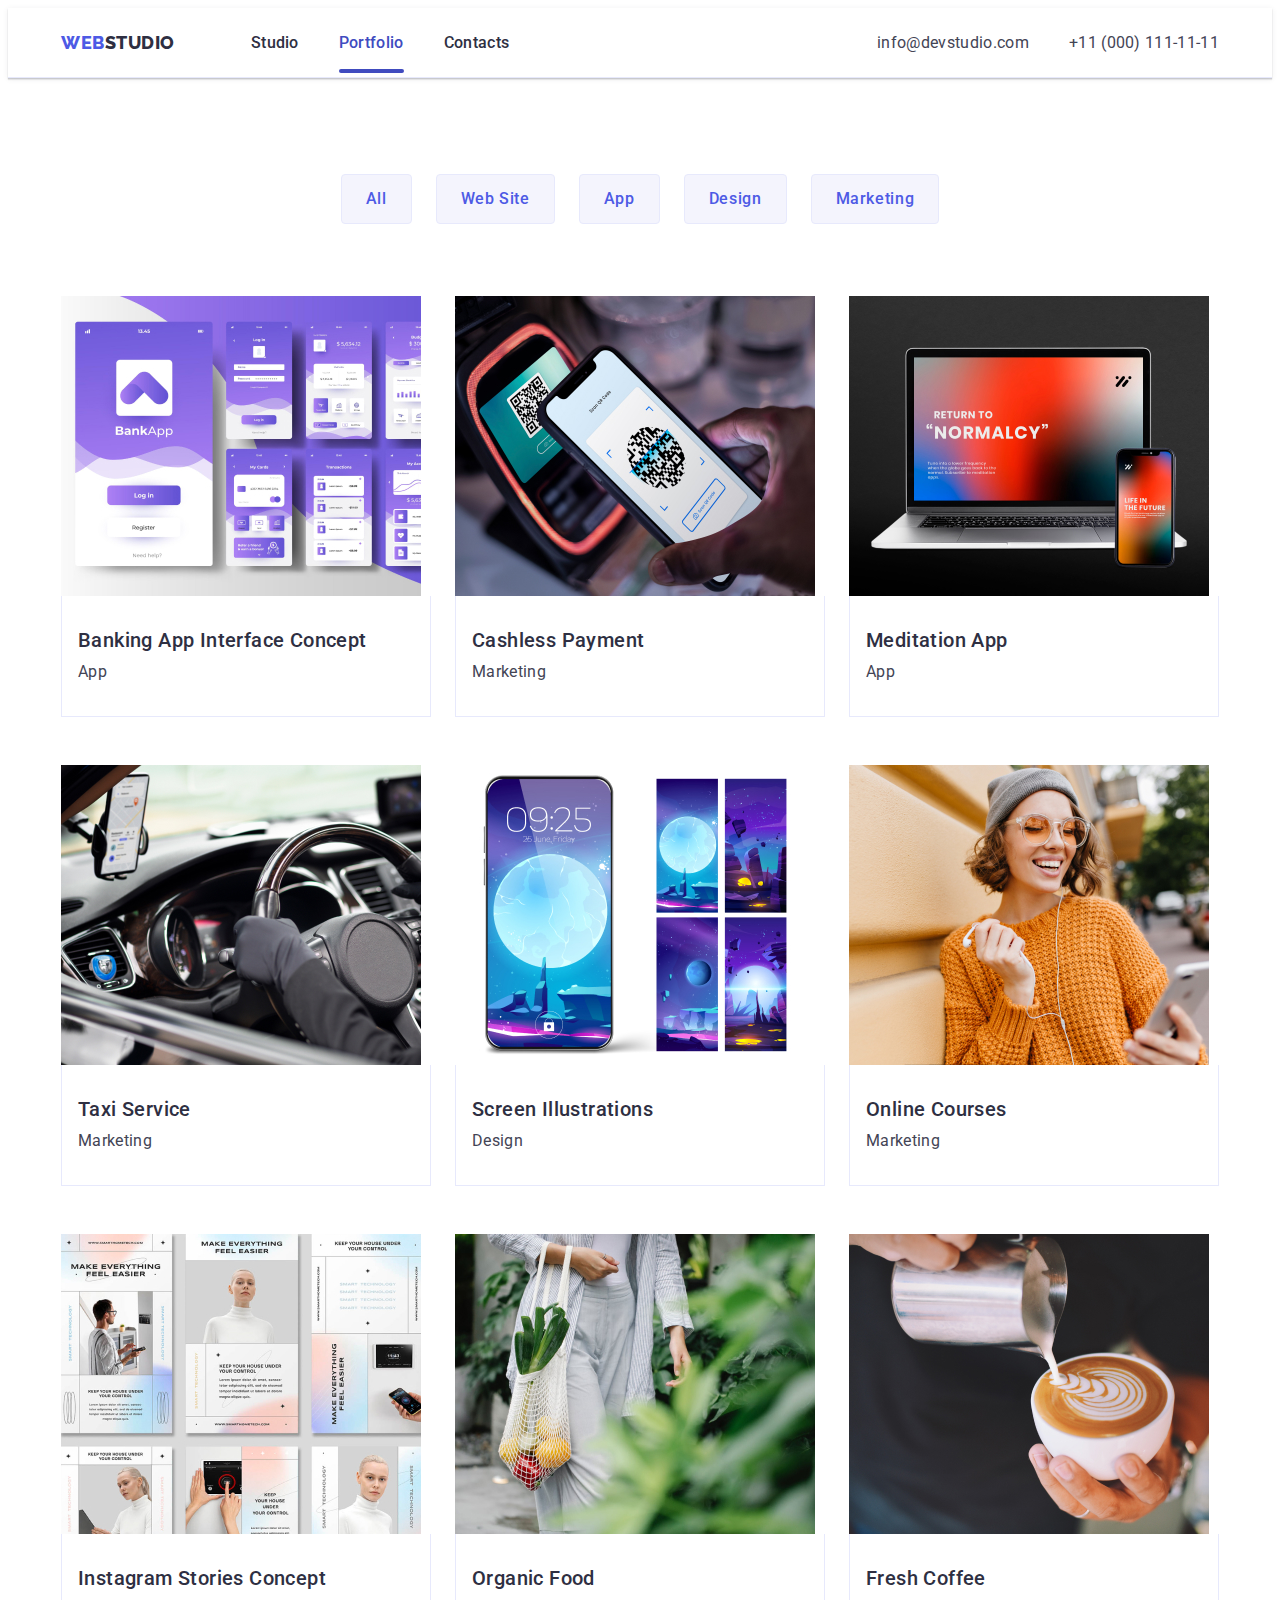
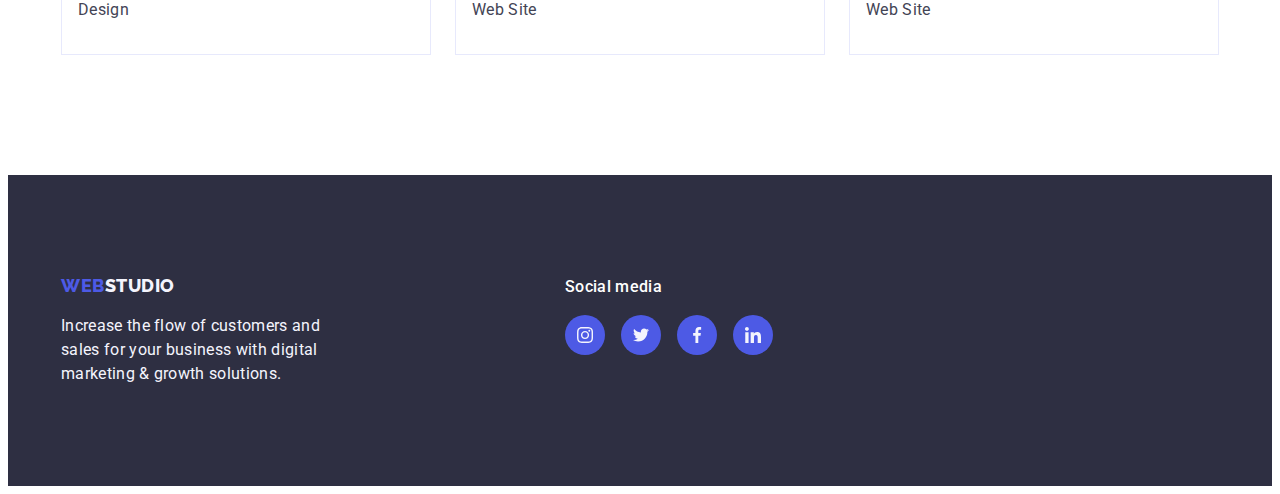
==== portfolio.html @ 305baca1 "add" ====
<!DOCTYPE html>
<html lang="en">
  <head>
    <meta charset="UTF-8" />
    <meta name="viewport" content="width=device-width, initial-scale=1.0" />
    <title>Portfolio</title>
    <link rel="preconnect" href="https://fonts.googleapis.com" />
    <link rel="preconnect" href="https://fonts.gstatic.com" crossorigin />
    <link
      href="https://fonts.googleapis.com/css2?family=Raleway:wght@800&family=Roboto:wght@400;500;700;900&display=swap"
      rel="stylesheet"
    />
    <link
      rel="stylesheet"
      href="https://cdnjs.cloudflare.com/ajax/libs/modern-normalize/2.0.0/modern-normalize.min.css"
      integrity="sha512-4xo8blKMVCiXpTaLzQSLSw3KFOVPWhm/TRtuPVc4WG6kUgjH6J03IBuG7JZPkcWMxJ5huwaBpOpnwYElP/m6wg=="
      crossorigin="anonymous"
      referrerpolicy="no-referrer"
    />

    <link rel="stylesheet" href="./css/styles.css" />
  </head>
  <body>
    <!--Copy header blok-->
    <header class="header">
      <div class="container header-container">
        <nav class="nav">
          <a class="link link-web" href="./index.html">Web<span class="dark-link">Studio</span></a>

          <ul class="list">
            <li class="list-sublist">
              <a class="link sublist" href="./index.html">Studio</a>
            </li>
            <li class="list-sublist">
              <a class="link sublist active" href="./portfolio.html">Portfolio</a>
            </li>
            <li class="list-sublist">
              <a class="link sublist" href="">Contacts</a>
            </li>
          </ul>
        </nav>
        <address class="address">
          <ul class="list address-list">
            <li>
              <a class="list link address-item" href="mailto:info@devstudio.com"
                >info@devstudio.com</a
              >
            </li>
            <li>
              <a class="list link address-item" href="tel:+110001111111">+11 (000) 111-11-11</a>
            </li>
          </ul>
        </address>
      </div>
    </header>
    <!--Main blok-->
    <main>
      <!--Cards section-->
      <section class="cards">
        <div class="container cards-container">
          <h1 hidden class="visually-hidden">Effective Solutions for Your Business</h1>
          <ul class="list list-buttons">
            <li>
              <button class="buttons-button" type="button">All</button>
            </li>
            <li>
              <button class="buttons-button" type="button">Web Site</button>
            </li>
            <li>
              <button class="buttons-button" type="button">App</button>
            </li>
            <li>
              <button class="buttons-button" type="button">Design</button>
            </li>
            <li>
              <button class="buttons-button" type="button">Marketing</button>
            </li>
          </ul>
          <ul class="list list-cards">
            <li class="card-list">
              <a href="" class="link portfolio-link">
                <div class="card-img">
                  <img
                    class="cards-foto"
                    src="./images/portfolio/row1/imgBanking.jpg"
                    alt="Banking"
                    width="360"
                    height="300"
                  />
                  <p class="overlay">
                    14 Stylish and User-Friendly App Design Concepts · Task Manager App · Calorie
                    Tracker App · Exotic Fruit Ecommerce App · Cloud Storage App
                  </p>
                </div>
                <div class="card-bottomcard">
                  <h2 class="cards-title">Banking App Interface Concept</h2>
                  <p class="cards-text">App</p>
                </div>
              </a>
            </li>
            <li class="card-list">
              <a href="" class="link portfolio-link">
                <div class="card-img">
                  <img
                    class="cards-foto"
                    src="./images/portfolio/row1/imgCashless.jpg"
                    alt="Cashless"
                    width="360"
                    height="300"
                  />
                  <p class="overlay">
                    14 Stylish and User-Friendly App Design Concepts · Task Manager App · Calorie
                    Tracker App · Exotic Fruit Ecommerce App · Cloud Storage App
                  </p>
                </div>
                <div class="card-bottomcard">
                  <h2 class="cards-title">Cashless Payment</h2>
                  <p class="cards-text">Marketing</p>
                </div>
              </a>
            </li>
            <li class="card-list">
              <a href="" class="link portfolio-link">
                <div class="card-img">
                  <img
                    class="cards-foto"
                    src="./images/portfolio/row1/imgMeditation.jpg"
                    alt="Meditation"
                    width="360"
                    height="300"
                  />
                  <p class="overlay">
                    14 Stylish and User-Friendly App Design Concepts · Task Manager App · Calorie
                    Tracker App · Exotic Fruit Ecommerce App · Cloud Storage App
                  </p>
                </div>
                <div class="card-bottomcard">
                  <h2 class="cards-title">Meditation App</h2>
                  <p class="cards-text">App</p>
                </div>
              </a>
            </li>
            <li class="card-list">
              <a href="" class="link portfolio-link">
                <div class="card-img">
                  <img
                    class="cards-foto"
                    src="./images/portfolio/row2/imgTaxi.jpg"
                    alt="Taxi"
                    width="360"
                    height="300"
                  />
                  <p class="overlay">
                    14 Stylish and User-Friendly App Design Concepts · Task Manager App · Calorie
                    Tracker App · Exotic Fruit Ecommerce App · Cloud Storage App
                  </p>
                </div>
                <div class="card-bottomcard">
                  <h2 class="cards-title">Taxi Service</h2>
                  <p class="cards-text">Marketing</p>
                </div>
              </a>
            </li>
            <li class="card-list">
              <a href="" class="link portfolio-link">
                <div class="card-img">
                  <img
                    class="cards-foto"
                    src="./images/portfolio/row2/imgScreen.jpg"
                    alt="Screen"
                    width="360"
                    height="300"
                  />
                  <p class="overlay">
                    14 Stylish and User-Friendly App Design Concepts · Task Manager App · Calorie
                    Tracker App · Exotic Fruit Ecommerce App · Cloud Storage App
                  </p>
                </div>
                <div class="card-bottomcard">
                  <h2 class="cards-title">Screen Illustrations</h2>
                  <p class="cards-text">Design</p>
                </div>
              </a>
            </li>
            <li class="card-list">
              <a href="" class="link portfolio-link">
                <div class="card-img">
                  <img
                    class="cards-foto"
                    src="./images/portfolio/row2/imgGirl.jpg"
                    alt="Girl"
                    width="360"
                    height="300"
                  />
                  <p class="overlay">
                    14 Stylish and User-Friendly App Design Concepts · Task Manager App · Calorie
                    Tracker App · Exotic Fruit Ecommerce App · Cloud Storage App
                  </p>
                </div>
                <div class="card-bottomcard">
                  <h2 class="cards-title">Online Courses</h2>
                  <p class="cards-text">Marketing</p>
                </div>
              </a>
            </li>
            <li class="card-list">
              <a href="" class="link portfolio-link">
                <div class="card-img">
                  <img
                    class="cards-foto"
                    src="./images/portfolio/row3/imgInstagram.jpg"
                    alt="Instagram"
                    width="360"
                    height="300"
                  />
                  <p class="overlay">
                    14 Stylish and User-Friendly App Design Concepts · Task Manager App · Calorie
                    Tracker App · Exotic Fruit Ecommerce App · Cloud Storage App
                  </p>
                </div>
                <div class="card-bottomcard">
                  <h2 class="cards-title">Instagram Stories Concept</h2>
                  <p class="cards-text">Design</p>
                </div>
              </a>
            </li>
            <li class="card-list">
              <a href="" class="link portfolio-link">
                <div class="card-img">
                  <img
                    class="cards-foto"
                    src="./images/portfolio/row3/imgOrganic.jpg"
                    alt="Organic"
                    width="360"
                    height="300"
                  />
                  <p class="overlay">
                    14 Stylish and User-Friendly App Design Concepts · Task Manager App · Calorie
                    Tracker App · Exotic Fruit Ecommerce App · Cloud Storage App
                  </p>
                </div>
                <div class="card-bottomcard">
                  <h2 class="cards-title">Organic Food</h2>
                  <p class="cards-text">Web Site</p>
                </div>
              </a>
            </li>
            <li class="card-list">
              <a href="" class="link portfolio-link">
                <div class="card-img">
                  <img
                    class="cards-foto"
                    src="./images/portfolio/row3/imgFreshCoffee.jpg"
                    alt="FreshCoffee"
                    width="360"
                    height="300"
                  />
                  <p class="overlay">
                    14 Stylish and User-Friendly App Design Concepts · Task Manager App · Calorie
                    Tracker App · Exotic Fruit Ecommerce App · Cloud Storage App
                  </p>
                </div>
                <div class="card-bottomcard">
                  <h2 class="cards-title">Fresh Coffee</h2>
                  <p class="cards-text">Web Site</p>
                </div>
              </a>
            </li>
          </ul>
        </div>
      </section>
    </main>
    <!--Copy footer blok-->
    <footer class="footer">
      <div class="container footer-container">
        <div class="footerblok">
          <a class="link link-web" href="./index.html">Web<span class="wite-link">Studio</span></a>
          <p class="footer-text">
            Increase the flow of customers and sales for your business with digital marketing &
            growth solutions.
          </p>
        </div>
        <div class="social-footerblok">
          <p class="foter-title">Social media</p>
          <ul class="footer-items">
            <li class="footer-item">
              <a class="link-footer" href="">
                <svg class="icon-team" width="24" height="24">
                  <use href="./images/icons.svg#instagram"></use>
                </svg>
              </a>
            </li>
            <li class="footer-item">
              <a class="link-footer" href="">
                <svg class="icon-team" width="24" height="24">
                  <use href="./images/icons.svg#twitter"></use>
                </svg>
              </a>
            </li>
            <li class="footer-item">
              <a class="link-footer" href="">
                <svg class="icon-team" width="24" height="24">
                  <use href="./images/icons.svg#facebook"></use>
                </svg>
              </a>
            </li>
            <li class="footer-item">
              <a class="link-footer" href="">
                <svg class="icon-team" width="24" height="24">
                  <use href="./images/icons.svg#linkedin"></use>
                </svg>
              </a>
            </li>
          </ul>
        </div>
      </div>
    </footer>
  </body>
</html>
---- css/styles.css ----
:root{
  --text-color:#434455;
  --title-color:#2E2F42;
  --bg-color:#2E2F42;
  --color-wite:#FFFFFF;
  --bg-team-text:#F4F4FD;
  --cornflower: #E7E9FC;
  --lightslate: #8E8F99;


}

/*Reset*/


body{
  font-family: 'Roboto', sans-serif;
  color:var(--text-color);
  background-color:var(--color-wite);
}

img {
  display: block;
  max-width: 100%;
  height: auto;
}


h1, h2, h3, h4, h5, h6,p{
  margin: 0;
}
ul, ol{
  margin: 0;
  padding: 0;
  list-style-type: none;
}
.list{
  list-style: none;
  font-style: normal;
}
.link{
  text-decoration: none;
}
.visually-hidden {
  position: absolute;
  width: 1px;
  height: 1px;
  margin: -1px;
  border: 0;
  padding: 0;
  white-space: nowrap;
  clip-path: inset(100%);
  clip: rect(0 0 0 0);
  overflow: hidden;
}

.container{
  max-width: 1158px;
  padding: 0 15px;
  margin: 0 auto;
  }

 /*header*/

.header{
  border-bottom: 1px solid var(--cornflower, #E7E9FC);
  max-width: 1440px;
  margin: 0 auto;
  box-shadow: 0px 2px 1px rgba(46, 47, 66, 0.08),
    0px 1px 1px rgba(46, 47, 66, 0.16),
    0px 1px 6px rgba(46, 47, 66, 0.08);
  }

.header-container{
  display: flex;
  align-items: center;
  justify-content: space-between;
  margin: 0 auto;
}
.nav{
  display: flex;
  align-items: center;
  justify-content: space-between;
}
.nav .list{
  display: flex;
  align-items: center;
  gap: 40px;
}
.link{
  transition-property: color;
  transition-duration: 250ms;
  transition-timing-function:cubic-bezier(0.4, 0, 0.2, 1);
}
.link:hover,
.link:focus{
  color:#404BBF;
}
 .link-web{
    font-family: 'Raleway', sans-serif;
    font-weight: 800;
    font-size: 18px;
    line-height: 1.17;
    text-transform: uppercase;
    letter-spacing: 0.03em;
    color:#4D5AE5;
    margin-right: 76px;
    padding-top: 24px;
    padding-bottom: 24px;
}
.dark-link{
 color: var(--title-color);
}
.wite-link{
  color: var(--bg-team-text);
}
.sublist.active{
  color: #404bbf;
}

.sublist {
  position: relative;
  font-weight: 500;
  font-size: 16px;
  line-height: 1.5;
  color: var(--title-color);
  letter-spacing: 0.02em;
}

.sublist.active::after{
content: "";
display: block;
  position: absolute;
  bottom: -1px;
  left: 0;
  width: 100%;
  height: 4px;
  border-radius: 2px;
  background: var(--ocean, #404BBF);
  margin-bottom: -20px;
}

.address{
margin-left: auto;
}
.address-list{
display: flex;
font-style: normal;
gap: 40px;
}
.address-item {
  font-size: 16px;
  line-height: 1.5;
  color: var(--text-color);
  letter-spacing: 0.02em;
}

/*hero*/


.hero{
  max-width: 1440px;
  margin: 0 auto;
  padding: 188px 0;
  background-color:var(--bg-color);
  background-image: linear-gradient(rgba(46, 47, 66, 0.70), rgba(46, 47, 66, 0.70)), url(../images/people-office.jpg);
  background-repeat: no-repeat;
  background-position: center;
  background-size: cover;
}
.main-title {
   margin: 0 auto;
    max-width: 496px;
    margin-bottom: 48px;
    font-weight: 700;
    font-size: 56px;
    line-height: 1.07;
    letter-spacing: 0.02em;
    color:var(--color-wite);
}

.button-hero{
  display: block;
  margin: 0 auto;
  padding: 16px 32px;
  background-color: #4D5AE5;
  border-radius: 4px;
  min-width: 169px;
  height: 56px;
  border: none;
  cursor: pointer;
  font-family: inherit;
  font-weight: 500;
  font-size: 16px;
  line-height: 1.5;
  letter-spacing: 0.04em;
  color:var(--color-wite);
  transition-property: background-color;
  transition-duration: 250ms;
  transition-timing-function: cubic-bezier(0.4, 0, 0.2, 1);
}
.button-hero:hover,
.button-hero:focus{
background-color: #404BBF;
}


/*feature*/


.feature {
  padding-top: 120px;
  padding-bottom: 120px;
}

.list-feature{
  display: flex;
  gap: 24px;
}
.feature-item{
width: calc((100% - 3 * 24px) / 4);

}
.feature-title {
  margin-bottom: 8px;
  font-weight: 500;
  font-size: 20px;
  line-height: 1.2;
  letter-spacing: 0.02em;
  color: var(--title-color);
}
.feature-text {
  font-size: 16px;
  line-height: 24px;
  letter-spacing: 0.02em
}
.title {
  text-align: center;
}

.item-feature-icon{
  display: flex;
  align-items: center;
  justify-content: center;
  height: 112px;
  padding: 24px 100px;
  border-radius: 4px;
    background: var(--cloud, #F4F4FD);
    margin-bottom: 8px;
}

/*doing*/


.doing{
  margin: 0 auto;
  display: flex;
  flex-direction: column;
  padding-bottom: 120px;
}

.picture-list{
  display: flex;
  gap: 24px;
}

.title-doing {
    margin-bottom: 72px;
    font-weight: 700;
    font-size: 36px;
    line-height: 1.11;
    letter-spacing: 0.02em;
    text-transform: capitalize;
    color: var(--title-color);
}
.doing-img{
  width: calc((100% - 2 * 24px) / 3);
}

/*team*/

.team{
  padding-top: 120px;
  padding-bottom: 120px;
  background-color: var(--bg-team-text);
}

.title-team {
  margin-bottom: 72px;
  font-weight: 700;
  font-size: 36px;
  line-height: 1.11;
  letter-spacing: 0.02em;
  text-transform: capitalize;
  color: var(--title-color);
}
.item{
  width: calc((100% - 3 * 24px) / 4);
  background: #FFFFFF;
  border-radius: 0px 0px 4px 4px;
  box-shadow: 0px 2px 1px 0px rgba(46, 47, 66, 0.08), 0px 1px 1px 0px rgba(46, 47, 66, 0.16), 0px 1px 6px 0px rgba(46, 47, 66, 0.08);
}
.list-team {
  display: flex;
  margin: 0 auto;
  justify-content: center;
  align-items: center;
  gap: 24px;
}

.team-bottomcard{
  padding: 32px 0;
}
.team-title {
    margin-bottom: 8px;
    font-weight: 500;
    font-size: 20px;
    line-height: 1.2;
    text-align: center;
    letter-spacing: 0.02em;
    color: var(--title-color);
}
.team-text {
    font-size: 16px;
    line-height: 1.5;
    text-align: center;
    letter-spacing: 0.02em;
}

.team-items{
  display: flex;
  justify-content: center;
  align-items: center;
  gap: 24px;
}
.team-item{
  width: 40px;
  height: 40px;
  margin-top: 8px;

}
.link-team{
width: 100%;
height: 100%;
background-color: #4D5AE5;
border-radius: 50%;
display: flex;
 justify-content: center;
  align-items: center;
  transition: background-color 250ms cubic-bezier(0.4, 0, 0.2, 1);
}
.icon-team{
  width: 16px;
  height: 16px;
  fill:#F4F4FD
}
.link-team:hover,
.link-team:focus{
  background-color:#404BBF;
}

/*customers*/

.title-customer{
  font-size: 36px;
  font-weight: 700;
  line-height: 1.11;
  letter-spacing: 0.72px;
  text-transform: capitalize;
  margin-bottom: 72px;
  color:#2E2F42;
}
.customers{
  padding-top: 120px;
  padding-bottom: 120px;
}
.list-coctumers{
  display: flex;
  justify-content: center;
  align-items: center;
  gap: 24px;
}
.item-customer{
  width: 168px;
  height: 88px;
  display: inline-flex;
  justify-content: center;
  align-items: center;
  padding: 0;
  margin: 0;
}
.customer-link:hover,
.customer-link:focus{
border-color: #404BBF;
color: #404BBF;
border-radius: 4px;
border: 1px solid #404BBF;
}
.customer-link{
width: 100%;
height: 100%;
color:#8E8F99;
border-radius: 4px;
display: flex;
justify-content: center;
align-items: center;
padding: 16px 32px;
border: 1px solid var(--lightslate, #8E8F99);
transition: border-color 250ms cubic-bezier(0.4, 0, 0.2, 1),color 250ms cubic-bezier(0.4, 0, 0.2, 1);
}
.icon-customer{
fill: currentColor;
transition: fill 250ms cubic-bezier(0.4, 0, 0.2, 1);
}

 /*portfolio*/

.cards{
  padding-top: 96px;
  padding-bottom: 120px
}

.list-buttons{
  display: flex;
  justify-content: center;
  align-items: center;
  gap: 24px;
  margin-bottom: 72px;
}
.portfolio-link{
  display: block;
  transition: box-shadow 250ms cubic-bezier(0.4, 0, 0.2, 1);
}
.portfolio-link:hover{
  box-shadow: 0px 1px 6px rgba(46, 47, 66, 0.08),
  0px 1px 1px rgba(46, 47, 66, 0.16),
  0px 2px 1px rgba(46, 47, 66, 0.08);;
}
.list-cards{
  display: flex;
  flex-wrap: wrap;
  column-gap: 24px;
  row-gap: 48px;
}
.card-list{
  width: calc((100% - 2 * 24px) / 3);
  transition-property: box-shadow;
  transition-duration: 250ms;
  transition-timing-function: cubic-bezier(0.4, 0, 0.2, 1);
}
.card-list:hover{
  box-shadow: 0px 2px 1px 0px rgba(46, 47, 66, 0.08), 0px 1px 1px 0px rgba(46, 47, 66, 0.16), 0px 1px 6px 0px rgba(46, 47, 66, 0.08);
}
.buttons-button{
  font-family: inherit;
  font-weight: 500;
  font-size: 16px;
  line-height: 1.5;
  text-align: center;
  letter-spacing: 0.04em;
  color: #4D5AE5;
  background-color: #F4F4FD;
  cursor: pointer;
  padding: 12px 24px;
  border-radius: 4px;
  border: 1px solid var(--cornflower);
  transition: color 250ms cubic-bezier(0.4, 0, 0.2, 1),
  background-color 250ms cubic-bezier(0.4, 0, 0.2, 1),
  border-color 250ms cubic-bezier(0.4, 0, 0.2, 1),
  box-shadow 250ms cubic-bezier(0.4, 0, 0.2, 1);
}
.buttons-button:hover,
.buttons-button:focus{
  background-color: #404BBF;
  color:var(--color-wite);
  border: 1px solid transparent;
  box-shadow:0px 3px 1px rgba(0, 0, 0, 0.1),
  0px 2px 1px rgba(0, 0, 0, 0.08),
  0px 2px 2px rgba(0, 0, 0, 0.12);
}
.portfolio-link:hover .overlay{
  transform: translateY(0);
}
.card-img{
  position: relative;
  overflow: hidden;
}
.overlay{
  width: 100%;
  height: 100%;
  position: absolute;
  top:0;
  left: 0;
  font-size: 16px;
  font-weight: 400;
  line-height: 1.5;
  letter-spacing: 0.02em;
  padding: 40px 32px;
  color: #F4F4FD;
  background-color: #4D5AE5;
  transform: translateY(100%);
  transition: transform 250ms cubic-bezier(0.4, 0, 0.2, 1);
}
.cards-title {
  font-weight: 500;
  font-size: 20px;
  line-height: 1.2;
  letter-spacing: 0.02em;
  color: var(--title-color);
  margin-bottom: 8px;
}
.cards-text {
  font-size: 16px;
  line-height: 1.5;
  letter-spacing: 0.02em;
  color:var(--text-color);
}
.card-bottomcard{
padding: 32px 16px 32px 16px;
border-right: 1px solid var(--cornflower);
border-left: 1px solid var(--cornflower);
border-bottom: 1px solid var(--cornflower);
}

/*footer*/


.footer {
  padding: 100px 0;
  background-color: var(--bg-color);
}
.footer-container{
  display: flex;
  justify-content:baseline;
  align-items:first baseline;
}
.footer-text {
  max-width: 264px;
  font-weight: 400;
  font-size: 16px;
  line-height: 1.5;
  letter-spacing: 0.02em;
  color: var(--bg-team-text);
  margin-top: 17.5px;
}
.footerblok{
  margin-right: 120px;
}
.footer-items{
  display: flex;
  justify-content: center;
  align-items: center;
  gap: 16px;
}
.footer-item{
width: 40px;
  height: 40px;
}
.link-footer{
  display: flex;
  justify-content: center;
  align-items: center;
  width: 100%;
  height: 100%;
  background-color: #4D5AE5;
  border-radius: 50%;
  transition-property: background-color;
    transition-duration: 250ms;
    transition-timing-function: cubic-bezier(0.4, 0, 0.2, 1);
}
.link-footer:hover,
.link-footer:focus{
  background-color:#31d0aa;
}
.social-footerblok{
  margin-left: 120px;
}
.foter-title{
  color: var(--white, #FFF);
  font-size: 16px;
  font-weight: 500;
  line-height: 24px;
  letter-spacing: 0.32px;
  text-align:start;
  margin-bottom: 16px;
}
.icon-footer{
  fill:#F4F4FD;
}

 /*  Modal window/  */

 .backdrop{
  position: fixed;
  top:0;
  left:0;
  width: 100%;
  height: 100%;
  background-color: rgba(46, 47, 66, 0.40);
  transition: opacity 250ms cubic-bezier(0.4, 0, 0.2, 1), visibility 250ms cubic-bezier(0.4, 0, 0.2, 1);
 }
.is-hidden{
  opacity: 0;
  pointer-events: none;
  visibility: hidden;

}
.modal{
  position: absolute;
  top: 50%;
  left: 50%;
  transform: translate(-50%, -50%) scale(1);
  width: 408px;
  min-height: 584px;
  flex-shrink: 0;
  border-radius: 4px;
  background: #FCFCFC;
  box-shadow: 0px 1px 1px rgba(0, 0, 0, 0.14),
    0px 1px 3px rgba(0, 0, 0, 0.12),
    0px 2px 1px rgba(0, 0, 0, 0.2);
  transition: transform 250ms cubic-bezier(0.4, 0, 0.2, 1);
}
.backdrop .is-hidden .modal{
opacity: 0;
transform: translate(-50% -70%);
scale: (0);
}
.modal-btn{
  padding: 0;
  cursor: pointer;
  position: absolute;
  top: 24px;
  right: 24px;
  width: 24px;
  height: 24px;
  flex-shrink: 0;
  display: flex;
  justify-content: center;
  align-items: center;
  border-radius: 50%;
  border: 1px solid rgba(0, 0, 0, 0.10);
  background: var(--cornflower, #E7E9FC);
  transition: background-color 250ms cubic-bezier(0.4, 0, 0.2, 1), border 250ms cubic-bezier(0.4, 0, 0.2, 1);
}
.modal-btn:hover,
.modal-btn:focus{
background-color: #404BBF;
border: none;
}
.modal-icon{
  fill:#2E2F42;
transition: fill 250ms cubic-bezier(0.4, 0, 0.2, 1);
}
.modal-btn:hover .modal-icon,
.modal-btn:focus .modal-icon{
  fill:#FFFFFF;
}
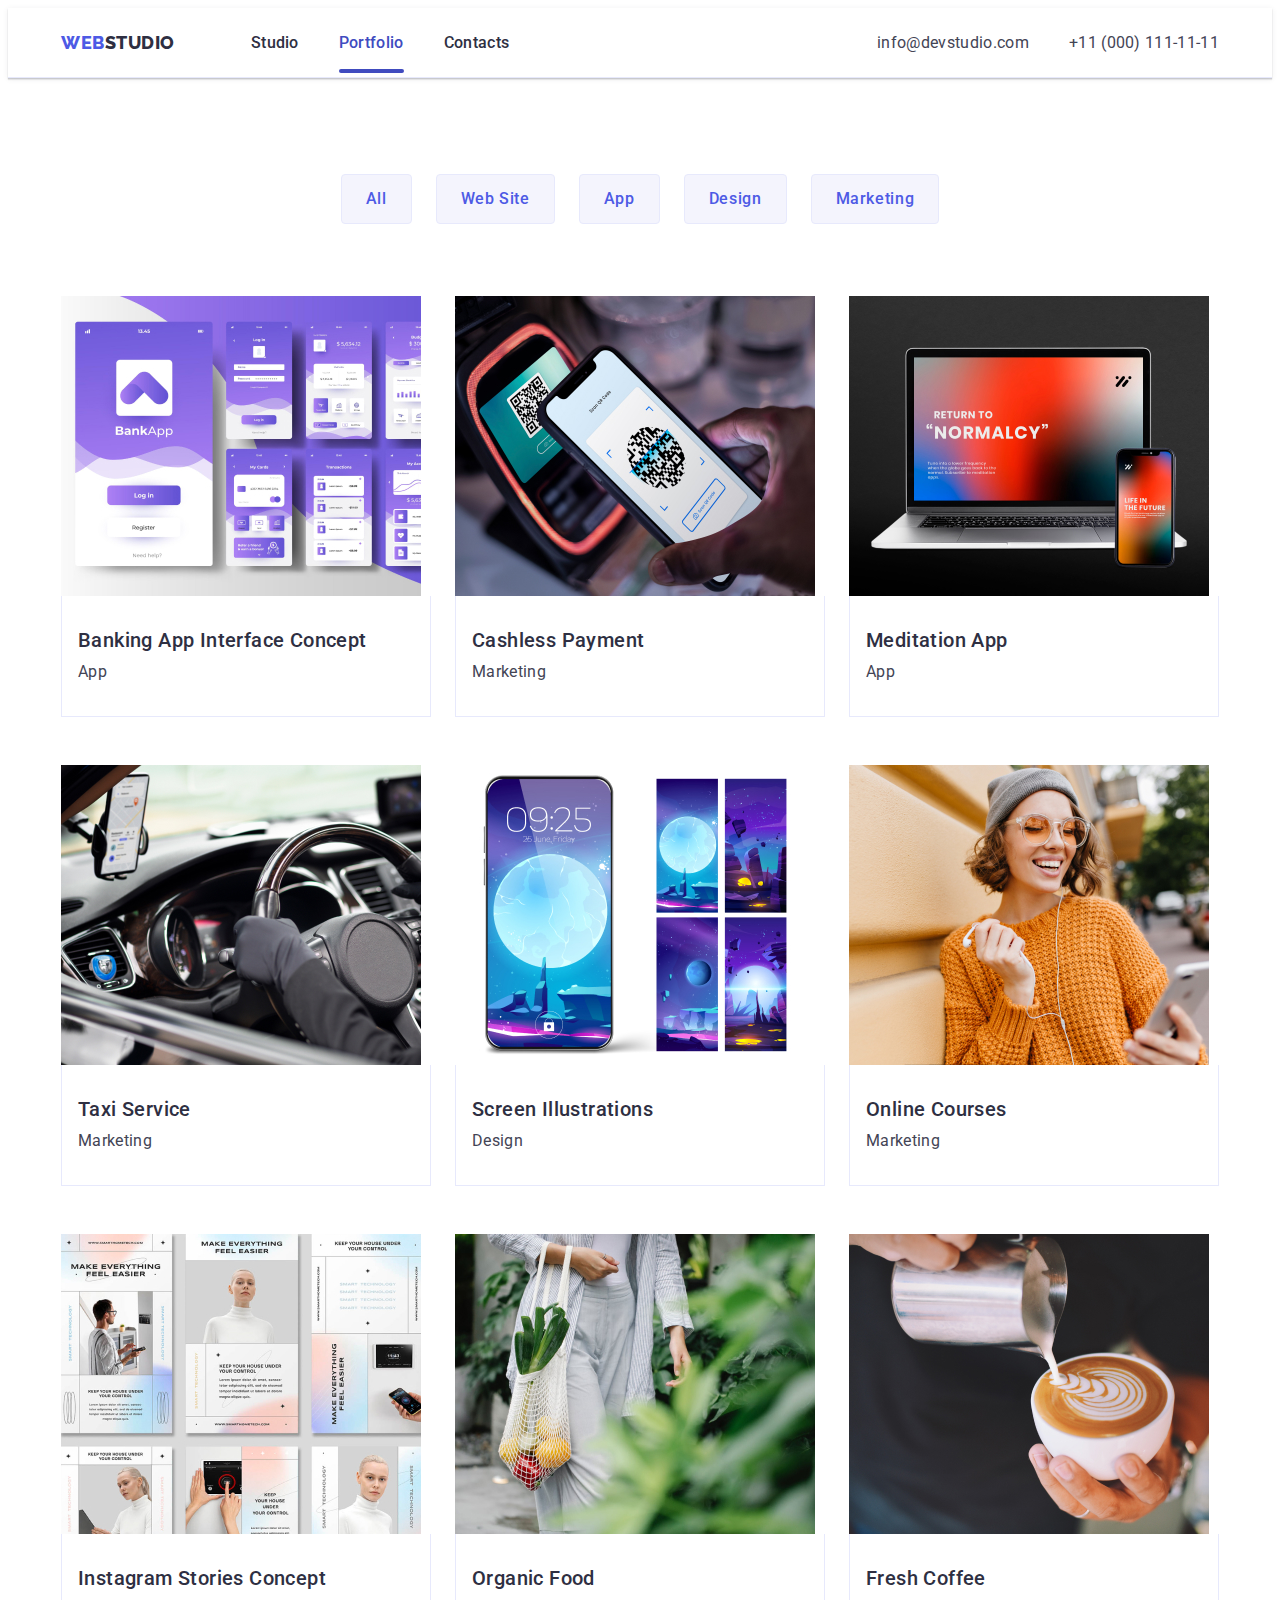
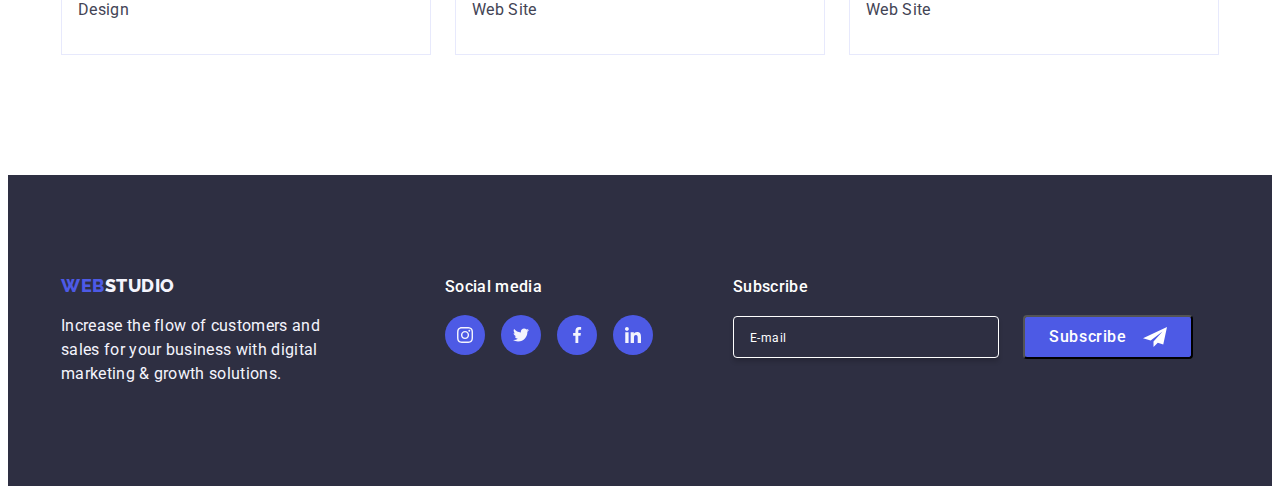
==== commit 6cb5d9ae: "add" ====
--- a/portfolio.html
+++ b/portfolio.html
@@ -313,6 +313,20 @@
             </li>
           </ul>
         </div>
+        <div class="subscribe-container">
+          <p class="subscribe-title">Subscribe</p>
+          <form class="footer-form" name="Subscribe" autocomplete="off" novalidate>
+            <label class="footer-label">
+              <input class="form-mail" type="mail" name="email_address" placeholder="E-mail" />
+              <button class="subscribe-button" type="submit">
+                Subscribe
+                <svg class="icon-subscribe" width="24" height="24">
+                  <use href="/images/icons.svg#icon-Subscribe"></use>
+                </svg>
+              </button>
+            </label>
+          </form>
+        </div>
       </div>
     </footer>
   </body>
--- a/css/styles.css
+++ b/css/styles.css
@@ -6,7 +6,7 @@
   --bg-team-text:#F4F4FD;
   --cornflower: #E7E9FC;
   --lightslate: #8E8F99;
-
+  --color-ocean: #404BBF;
 
 }
 
@@ -94,7 +94,7 @@
 }
 .link:hover,
 .link:focus{
-  color:#404BBF;
+  color: var(--color-ocean);
 }
  .link-web{
     font-family: 'Raleway', sans-serif;
@@ -115,7 +115,7 @@
   color: var(--bg-team-text);
 }
 .sublist.active{
-  color: #404bbf;
+  color: var(--color-ocean);
 }
 
 .sublist {
@@ -136,7 +136,7 @@
   width: 100%;
   height: 4px;
   border-radius: 2px;
-  background: var(--ocean, #404BBF);
+  background: var(--color-ocean);
   margin-bottom: -20px;
 }
 
@@ -201,7 +201,7 @@
 }
 .button-hero:hover,
 .button-hero:focus{
-background-color: #404BBF;
+background-color: var(--color-ocean);
 }
 
 
@@ -356,7 +356,7 @@
 }
 .link-team:hover,
 .link-team:focus{
-  background-color:#404BBF;
+  background-color: var(--color-ocean);
 }
 
 /*customers*/
@@ -391,10 +391,10 @@
 }
 .customer-link:hover,
 .customer-link:focus{
-border-color: #404BBF;
-color: #404BBF;
+border-color: var(--color-ocean);
+color: var(--color-ocean);
 border-radius: 4px;
-border: 1px solid #404BBF;
+border: 1px solid var(--color-ocean);
 }
 .customer-link{
 width: 100%;
@@ -471,7 +471,7 @@
 }
 .buttons-button:hover,
 .buttons-button:focus{
-  background-color: #404BBF;
+  background-color: var(--color-ocean);
   color:var(--color-wite);
   border: 1px solid transparent;
   box-shadow:0px 3px 1px rgba(0, 0, 0, 0.1),
@@ -531,10 +531,11 @@
 }
 .footer-container{
   display: flex;
-  justify-content:baseline;
-  align-items:first baseline;
+  justify-content: baseline;
+  align-items: baseline;
 }
 .footer-text {
+
   max-width: 264px;
   font-weight: 400;
   font-size: 16px;
@@ -543,9 +544,7 @@
   color: var(--bg-team-text);
   margin-top: 17.5px;
 }
-.footerblok{
-  margin-right: 120px;
-}
+
 .footer-items{
   display: flex;
   justify-content: center;
@@ -553,7 +552,7 @@
   gap: 16px;
 }
 .footer-item{
-width: 40px;
+  width: 40px;
   height: 40px;
 }
 .link-footer{
@@ -565,8 +564,8 @@
   background-color: #4D5AE5;
   border-radius: 50%;
   transition-property: background-color;
-    transition-duration: 250ms;
-    transition-timing-function: cubic-bezier(0.4, 0, 0.2, 1);
+  transition-duration: 250ms;
+  transition-timing-function: cubic-bezier(0.4, 0, 0.2, 1);
 }
 .link-footer:hover,
 .link-footer:focus{
@@ -586,6 +585,71 @@
 }
 .icon-footer{
   fill:#F4F4FD;
+}
+.footer-form {
+
+}
+.footer-label {
+display: flex;
+  justify-content: flex-start;
+  align-items: center;
+  gap: 24px;
+  margin-left: 80px;
+}
+
+.subscribe-title {
+  display: block;
+  color: var(--white, #FFF);
+  font-size: 16px;
+  font-family: Roboto;
+  font-style: normal;
+  font-weight: 500;
+  line-height: 1.5;
+  letter-spacing: 0.32px;
+  margin-bottom: 16px;
+  margin-left: 80px;
+}
+.form-mail{
+  padding: 0;
+  width: 264px;
+  height: 40px;
+  flex-shrink: 0;
+  border-radius: 4px;
+  border: 1px solid var(--white, #FFF);
+  box-shadow: 0px 4px 4px 0px rgba(0, 0, 0, 0.15);
+  background-color: transparent;
+}
+
+.subscribe-button {
+  color: var(--white, #FFF);
+  text-align: center;
+  font-size: 16px;
+  font-family: Roboto;
+  font-style: normal;
+  font-weight: 500;
+  line-height: 1.5;
+  letter-spacing: 0.64px;
+  display: inline-flex;
+  padding: 8px 24px;
+  justify-content: center;
+  align-items: center;
+  gap: 16px;
+  border-radius: 4px;
+  background: var(--iris, #4D5AE5);
+}
+
+.icon-subscribe {
+
+}
+.form-mail::placeholder{
+  padding-left: 16px;
+  color: var(--white, #FFF);
+    font-size: 12px;
+    font-family: Roboto;
+    font-style: normal;
+    font-weight: 400;
+    line-height: 1.15;
+    letter-spacing: 0.48px;
 }
 
  /*  Modal window/  */
@@ -644,7 +708,7 @@
 }
 .modal-btn:hover,
 .modal-btn:focus{
-background-color: #404BBF;
+background-color: var(--color-ocean #404BBF);
 border: none;
 }
 .modal-icon{
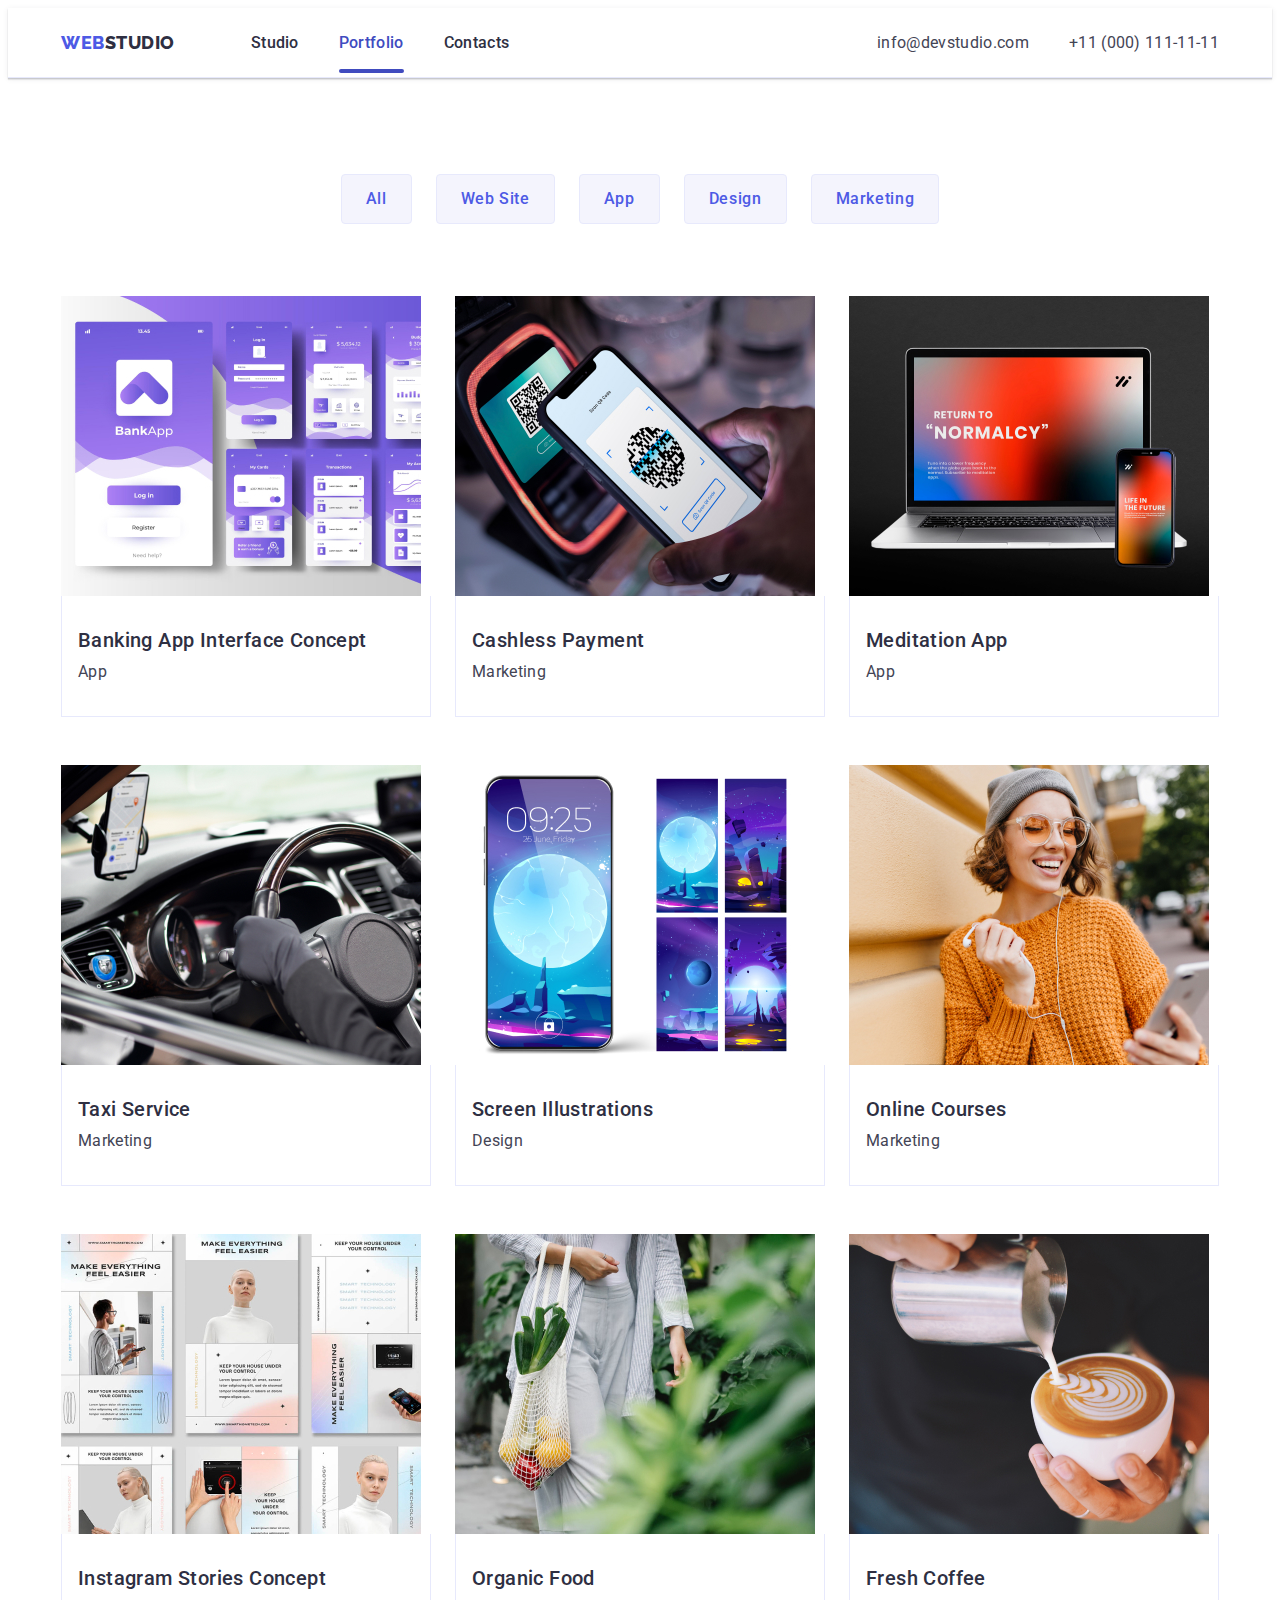
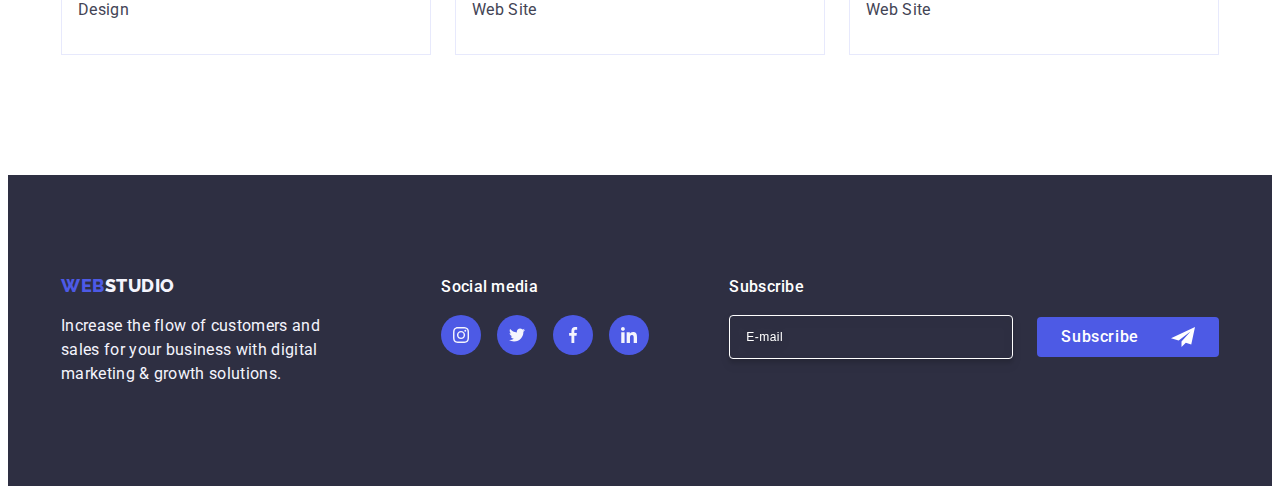
==== commit eeeb417a: "add" ====
--- a/portfolio.html
+++ b/portfolio.html
@@ -317,14 +317,14 @@
           <p class="subscribe-title">Subscribe</p>
           <form class="footer-form" name="Subscribe" autocomplete="off" novalidate>
             <label class="footer-label">
-              <input class="form-mail" type="mail" name="email_address" placeholder="E-mail" />
-              <button class="subscribe-button" type="submit">
-                Subscribe
-                <svg class="icon-subscribe" width="24" height="24">
-                  <use href="/images/icons.svg#icon-Subscribe"></use>
-                </svg>
-              </button>
+              <input class="form-mail" type="email" name="email-address" placeholder="E-mail" />
             </label>
+            <button class="subscribe-button" type="submit">
+              Subscribe
+              <svg class="icon-subscribe" width="24" height="24">
+                <use href="./images/icons.svg#icon-Subscribe"></use>
+              </svg>
+            </button>
           </form>
         </div>
       </div>
--- a/css/styles.css
+++ b/css/styles.css
@@ -587,14 +587,14 @@
   fill:#F4F4FD;
 }
 .footer-form {
-
-}
-.footer-label {
-display: flex;
+  display: flex;
   justify-content: flex-start;
   align-items: center;
   gap: 24px;
   margin-left: 80px;
+}
+.footer-label {
+
 }
 
 .subscribe-title {
@@ -610,7 +610,12 @@
   margin-left: 80px;
 }
 .form-mail{
-  padding: 0;
+  font-size: 12px;
+  padding-left: 16px;
+  line-height: 1.5;
+  filter: drop-shadow(0px 4px 4px rgba(0, 0, 0, 0.15));
+  letter-spacing: 0.48px;
+  color: var(--white, #FFF);
   width: 264px;
   height: 40px;
   flex-shrink: 0;
@@ -621,11 +626,14 @@
 }
 
 .subscribe-button {
+  min-width: 165px;
+  height: 40px;
   color: var(--white, #FFF);
   text-align: center;
   font-size: 16px;
-  font-family: Roboto;
+  font-family: "Roboto", sans-serif;
   font-style: normal;
+  cursor: pointer;
   font-weight: 500;
   line-height: 1.5;
   letter-spacing: 0.64px;
@@ -636,20 +644,15 @@
   gap: 16px;
   border-radius: 4px;
   background: var(--iris, #4D5AE5);
+  border: none;
 }
 
 .icon-subscribe {
-
+margin-left: 16px;
 }
 .form-mail::placeholder{
-  padding-left: 16px;
   color: var(--white, #FFF);
-    font-size: 12px;
-    font-family: Roboto;
-    font-style: normal;
-    font-weight: 400;
-    line-height: 1.15;
-    letter-spacing: 0.48px;
+
 }
 
  /*  Modal window/  */
@@ -673,6 +676,7 @@
   position: absolute;
   top: 50%;
   left: 50%;
+  padding: 0 24px;
   transform: translate(-50%, -50%) scale(1);
   width: 408px;
   min-height: 584px;
@@ -708,7 +712,7 @@
 }
 .modal-btn:hover,
 .modal-btn:focus{
-background-color: var(--color-ocean #404BBF);
+background-color: var(--color-ocean);
 border: none;
 }
 .modal-icon{
@@ -718,4 +722,121 @@
 .modal-btn:hover .modal-icon,
 .modal-btn:focus .modal-icon{
   fill:#FFFFFF;
+}
+
+/*BLOK FORM*/
+
+.modal-title{
+  display: block;
+  width: 360px;
+  font-size: 16px;
+  margin: 72px 0 16px 0;
+  font-weight: 500;
+  line-height: 1.5;
+  letter-spacing: 0.32px;
+  color: var(--navyblue, #2E2F42);
+  text-align: center;
+}
+.modal-form-span{
+  display: block;
+  color: var(--lightslate, #8E8F99);
+  font-size: 12px;
+  line-height: 1.17;
+  letter-spacing: 0.48px;
+  margin-bottom: 4px;
+}
+.modal-form-input{
+  width: 100%;
+  height: 40px;
+  border-radius: 4px;
+  padding: 8px 38px;
+  border-radius: 4px;
+  border: 1px solid var(--navyblue-modal, rgba(46, 47, 66, 0.40));
+  outline: transparent;
+  transition: border 250ms cubic-bezier(0.4, 0, 0.2, 1);
+  }
+
+.modal-form-input:focus{
+border: 1px solid #4D5AE5;
+}
+.modal-form-input:focus + .modal-form-icon{
+  fill:#4D5AE5;
+}
+.modal-form{
+  display: flex;
+  width: 360px;
+  flex-direction: column;
+  align-items: flex-start;
+  gap: 8px;
+}
+.modal-form-lable{
+  position: relative;
+  width: 360px;
+}
+.modal-form-icon{
+  position: absolute;
+  bottom:8px;
+  left:16px;
+  fill: #2E2F42;
+}
+.modal-form-textaria{
+  padding: 8px 16px;
+  margin-bottom: 16px;
+  width: 100%;
+  height: 120px;
+  flex-shrink: 0;
+  resize: none;
+  outline: transparent;
+  border-radius: 4px;
+  border: 1px solid var(--navyblue-modal, rgba(46, 47, 66, 0.40));
+  transition: border 250ms cubic-bezier(0.4, 0, 0.2, 1);
+}
+.modal-form-textaria::placeholder{
+  color: var(--navyblue-modal, rgba(46, 47, 66, 0.40));
+  font-size: 12px;
+  line-height: 14px;
+  letter-spacing: 0.48px;
+}
+.modal-form-textaria:focus{
+border: 1px solid #4D5AE5;
+}
+.modal-form-agreement{
+  display: flex;
+  align-items: center;
+  gap: 8px;
+  margin-bottom: 24px;
+
+}
+.modal-form-agreement + .button-hero {
+  margin-bottom: 24px;
+}
+.modal-form-checkbox-icon{
+opacity: 0;
+transition: opacity 250ms cubic-bezier(0.4, 0, 0.2, 1);
+}
+
+.modal-form-custom-checkbox{
+  width: 16px;
+  height: 16px;
+  flex-shrink: 0;
+  border-radius: 2px;
+  border: 1px solid var(--navyblue-modal, rgba(46, 47, 66, 0.40));
+  display: flex;
+  justify-content: center;
+  align-items: center;
+  transition: border 250ms cubic-bezier(0.4, 0, 0.2, 1), background-color 250ms cubic-bezier(0.4, 0, 0.2, 1);
+}
+.modal-form-checkbox:checked + .modal-form-custom-checkbox{
+  border: 1px solid var(--color-ocean);
+  background-color: var(--color-ocean);
+}
+.modal-form-checkbox:checked + .modal-form-custom-checkbox > .modal-form-checkbox-icon{
+  opacity: 1;
+}
+.modal-form-textaria-span{
+color: #8E8F99;
+  font-family: Roboto;
+  font-size: 12px;
+  line-height: 14px;
+  letter-spacing: 0.48px;
 }